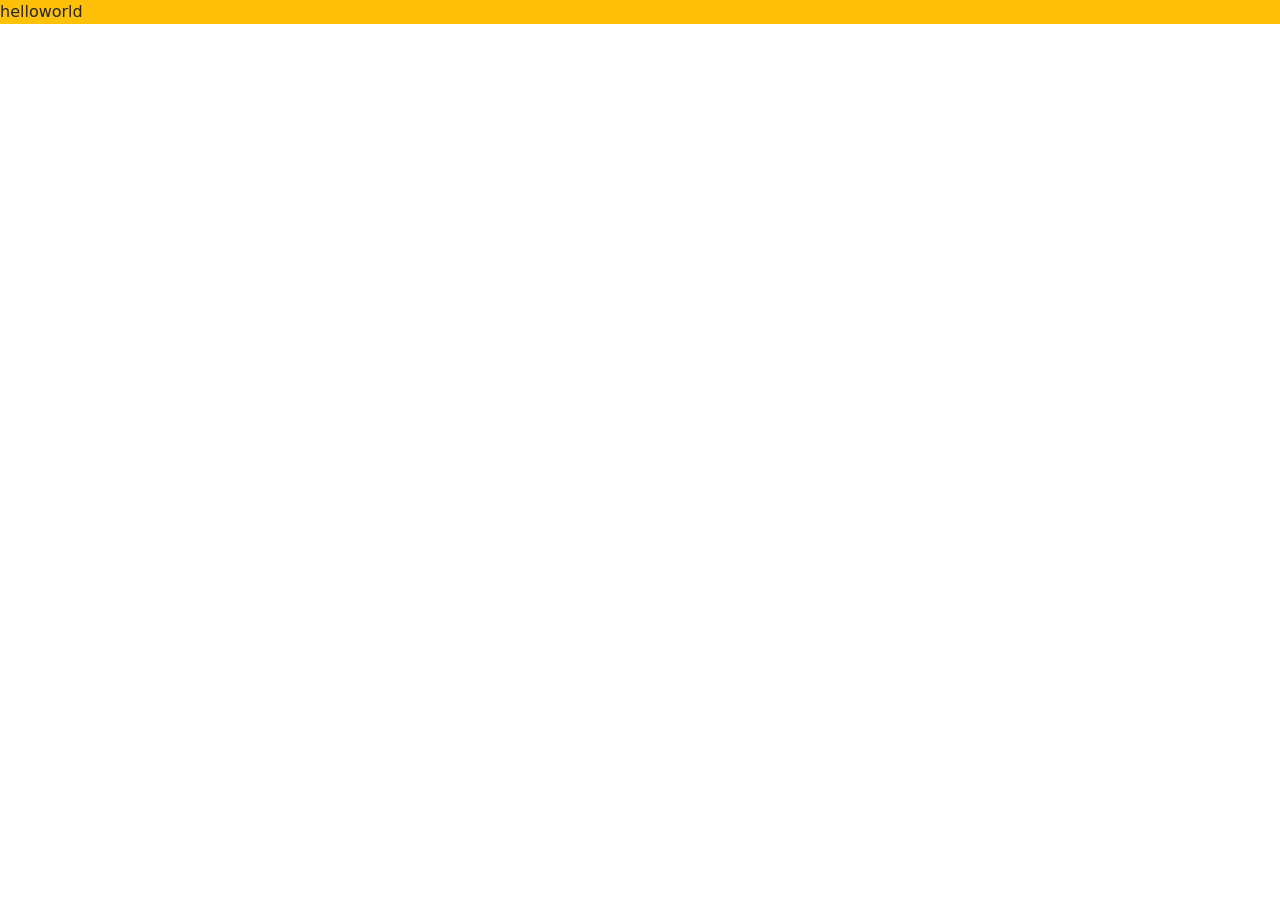
==== Firstbootstrap/index.HTML @ 44cf963d "responsiveness" ====
<!DOCTYPE html>
<html lang="en">
<head>
    <meta charset="UTF-8">
    <meta name="viewport" content="width=device-width, initial-scale=1.0">
    <title>Document</title>
    <link href="https://cdn.jsdelivr.net/npm/bootstrap@5.3.8/dist/css/bootstrap.min.css" 
    rel="stylesheet" integrity="sha384-sRIl4kxILFvY47J16cr9ZwB07vP4J8+LH7qKQnuqkuIAvNWLzeN8tE5YBujZqJLB" 
    crossorigin="anonymous">
</head>
<body>
    <div class="bg-warning">
        helloworld

    </div>
   <!-- BootStrap Script-->
    
        <script src="https://cdn.jsdelivr.net/npm/bootstrap@5.3.8/dist/js/bootstrap.bundle.min.js" 
        integrity="sha384-FKyoEForCGlyvwx9Hj09JcYn3nv7wiPVlz7YYwJrWVcXK/BmnVDxM+D2scQbITxI" 
        crossorigin="anonymous"></script>
    
</body>
</html>
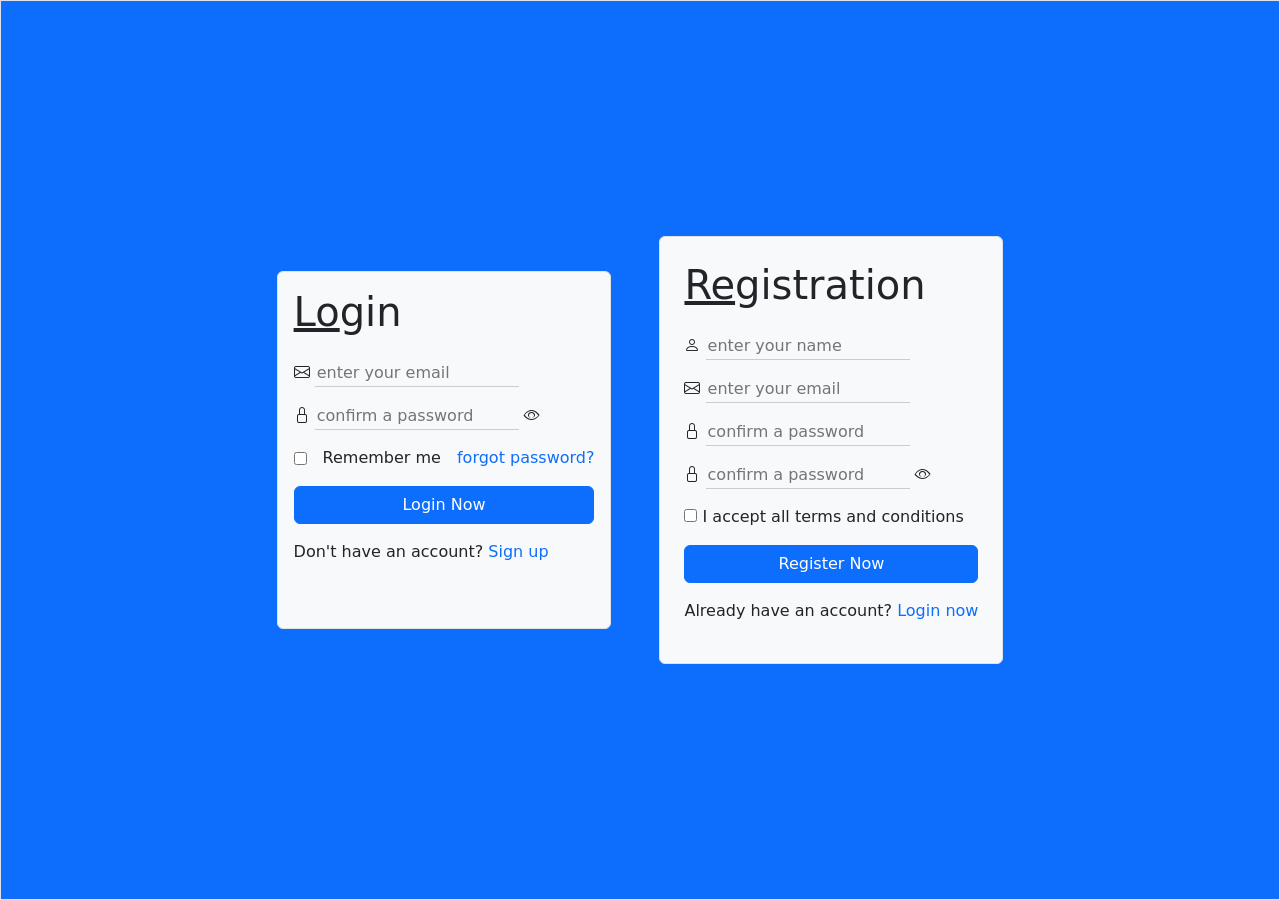
==== commit 407d8dc4: "loginRegister" ====
--- a/Firstbootstrap/index.HTML
+++ b/Firstbootstrap/index.HTML
@@ -1,18 +1,127 @@
-<!DOCTYPE html>
+<!doctype html>
 <html lang="en">
-<head>
-    <meta charset="UTF-8">
-    <meta name="viewport" content="width=device-width, initial-scale=1.0">
+  <head>
+    <meta charset="UTF-8" />
+    <meta name="viewport" content="width=device-width, initial-scale=1.0" />
+    <link
+      href="https://cdn.jsdelivr.net/npm/bootstrap@5.3.8/dist/css/bootstrap.min.css"
+      rel="stylesheet"
+      integrity="sha384-sRIl4kxILFvY47J16cr9ZwB07vP4J8+LH7qKQnuqkuIAvNWLzeN8tE5YBujZqJLB"
+      crossorigin="anonymous"
+    />
     <title>Document</title>
-    <link href="https://cdn.jsdelivr.net/npm/bootstrap@5.3.8/dist/css/bootstrap.min.css" 
-    rel="stylesheet" integrity="sha384-sRIl4kxILFvY47J16cr9ZwB07vP4J8+LH7qKQnuqkuIAvNWLzeN8tE5YBujZqJLB" 
-    crossorigin="anonymous">
-</head>
-<body>
-    <div class="bg-warning">
-        helloworld
+    <link
+      rel="stylesheet"
+      href="https://cdn.jsdelivr.net/npm/bootstrap-icons@1.13.1/font/bootstrap-icons.min.css"
+    />
+     <style>
+       
+   .hide input {
+    border: none;             
+    outline:none;            
+    background: transparent;   
+    border-bottom: 1px solid #ccc;
+    } 
+   
+    </style>
 
+  </head>
+  <body>
+    <div
+      class="main d-flex gap-5 justify-content-center align-items-center vh-100 border bg-primary "
+    >
+ <!-- login form -->
+      <div class="login d-flex flex-column gap-3 border p-3 rounded pb-5 bg-light bo">
+        <h1><u>Lo</u>gin</h1>
+        <div class="hide">
+          <i class="bi bi-envelope"></i>
+          <input
+          class="form"
+            type="text"
+            id="email"
+            name="email"
+            placeholder="enter your email"
+          />
+        </div>
+        <div class="hide">
+          <i class="bi bi-lock"></i>
+          <input
+          
+            type="text"
+            name="password"
+            id="password"
+            placeholder="confirm a password"
+          />
+          <i class="bi bi-eye"></i>
+        </div>
+        <div class="d-flex justify-content-between align-items-center gap-3">
+          <input type="checkbox" id="remember" />
+          <label for="remember">Remember me</label>
+          <a href="#" class="text-decoration-none">forgot password?</a>
+        </div>
+
+        <div>
+          <button type="submit" class="btn btn-primary w-100" id="hv">Login Now</button>
+        </div>
+        <p>Don't have an account? <a href="#" class="text-decoration-none">Sign up</a></p>
+      </div>
+
+
+      <!-- resister form -->
+
+      <div class="resister d-flex flex-column gap-3 border p-4 rounded bg-light">
+        <h1><u>Re</u>gistration</h1>
+
+        <div class="hide">
+          <i class="bi bi-person"></i>
+          <input
+            type="text"
+            id="name"
+            name="name"
+            placeholder="enter your name"
+          />
+        </div>
+        <div class="hide">
+          <i class="bi bi-envelope"></i>
+          <input
+            type="text"
+            id="email"
+            name="email"
+            placeholder="enter your email"
+          />
+        </div>
+        <div class="hide">
+          <i class="bi bi-lock"></i>
+          <input
+            type="text"
+            name="password"
+            id="password"
+            placeholder="confirm a password"
+          />
+        </div>
+        <div class="hide">
+          <i class="bi bi-lock"></i>
+          <input
+            type="text"
+            name="password"
+            id="password"
+            placeholder="confirm a password"
+          />
+          <i class="bi bi-eye"></i>
+        </div>
+        <div>
+          <input type="checkbox" id="remember" />
+          <label for="remember">I accept all terms and conditions</label>
+        </div>
+
+        <div>
+          <button type="submit" class="btn btn-primary w-100" id="hv">Register Now</button>
+        </div>
+        <p>Already have an account? <a href="#" class="text-decoration-none">Login now</a></p>
+      </div>
     </div>
+
+  </div>
    <!-- BootStrap Script-->
     
         <script src="https://cdn.jsdelivr.net/npm/bootstrap@5.3.8/dist/js/bootstrap.bundle.min.js" 
